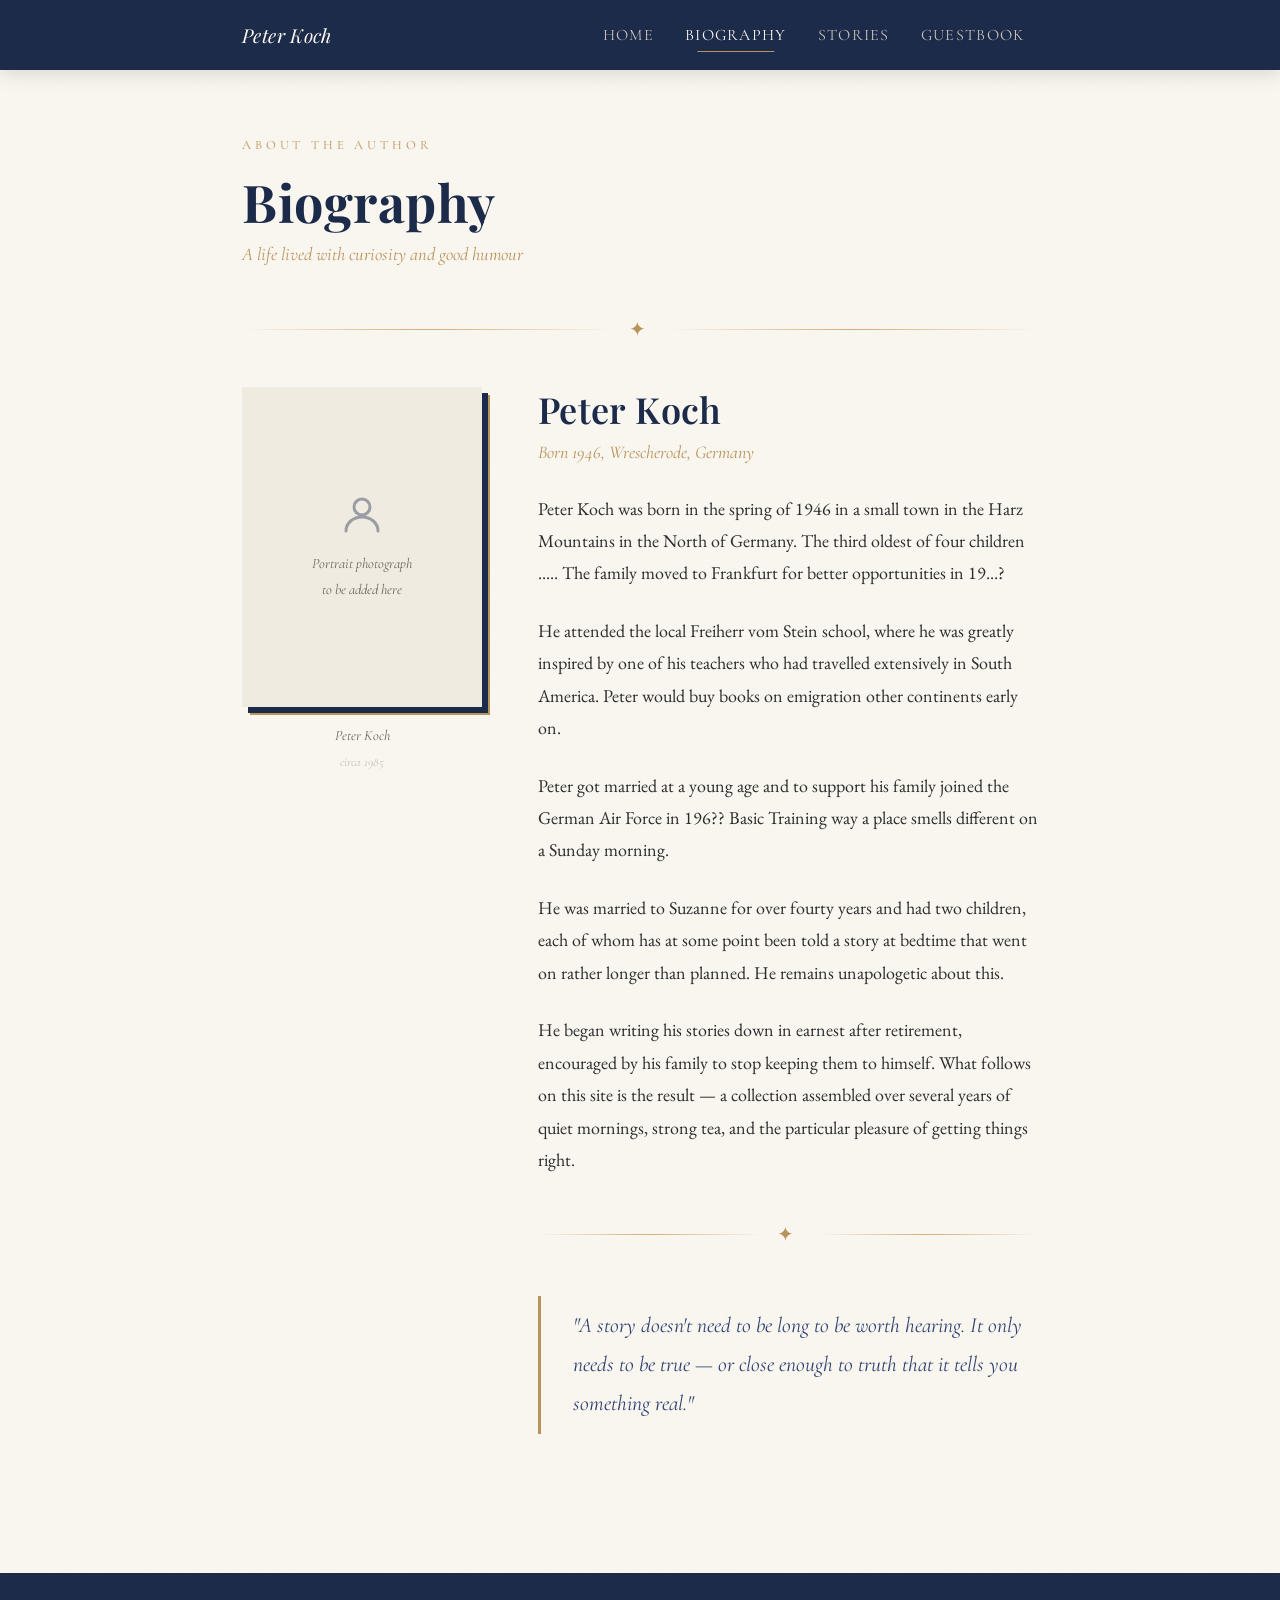
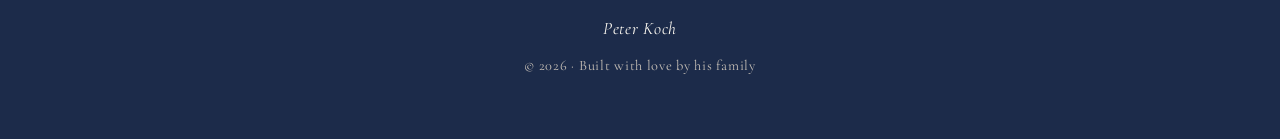
==== biography.html @ acfe891d "Update biography.html" ====
<!DOCTYPE html>
<html lang="en">
<head>
  <meta charset="UTF-8" />
  <meta name="viewport" content="width=device-width, initial-scale=1.0" />
  <!-- EDIT: Update with your father's name -->
  <title>Biography — Peter Koch</title>
  <meta name="description" content="A biography of Peter Koch, father, soldier, diplomat, writer and storyteller." />
  <link rel="stylesheet" href="styles.css" />
</head>
<body>

  <!-- ── Navigation ───────────────────────────────────────────── -->
  <nav class="site-nav" aria-label="Main navigation">
    <div class="nav-inner">
      <a href="index.html" class="nav-brand">Peter Koch</a>
      <button class="nav-toggle" aria-label="Toggle menu" onclick="toggleNav()">
        <span></span><span></span><span></span>
      </button>
      <ul class="nav-links" id="navLinks">
        <li><a href="index.html">Home</a></li>
        <li><a href="biography.html" class="active">Biography</a></li>
        <li><a href="stories.html">Stories</a></li>
        <li><a href="guestbook.html">Guestbook</a></li>
      </ul>
    </div>
  </nav>

  <!-- ── Page Content ─────────────────────────────────────────── -->
  <main>
    <div class="page-wrapper">

      <!-- Page heading -->
      <p class="section-label">About the Author</p>
      <h1 class="page-title">Biography</h1>
      <p class="page-subtitle">A life lived with curiosity and good humour</p>

      <div class="ornament">✦</div>

      <!-- ── Bio Layout ────────────────────────────────────────── -->
      <div class="bio-layout">

        <!-- Portrait Column -->
        <div class="bio-photo-wrap">

          <!-- ============================================================
               PHOTO: Replace the placeholder <div> below with an <img> tag
               when you have a photo ready. Example:

               <img src="images/portrait.jpg"
                    alt="Portrait of Peter Koch"
                    class="bio-photo" />

               Recommended: crop the photo to a 3:4 (portrait) ratio before
               uploading. Save it in an "images/" folder alongside this file.
               ============================================================ -->
          <div class="bio-photo-placeholder" aria-label="Portrait photo placeholder">
            <svg viewBox="0 0 24 24" fill="none" xmlns="http://www.w3.org/2000/svg" aria-hidden="true">
              <circle cx="12" cy="8" r="4" stroke-width="1.5"/>
              <path d="M4 20c0-4 3.6-7 8-7s8 3 8 7" stroke-width="1.5" stroke-linecap="round"/>
            </svg>
            <span>Portrait photograph<br/>to be added here</span>
          </div>

          <!-- Caption beneath the photo -->
          <!-- EDIT: Update name and approximate year of photo -->
          <p style="text-align:center; font-family:var(--font-accent); font-style:italic; font-size:0.9rem; color:var(--gray); margin-top:1rem;">
            Peter Koch<br/>
            <span style="font-size:0.8rem; color:var(--gray-light);">circa 1985</span>
          </p>
        </div>

        <!-- Biography Text Column -->
        <div class="bio-text">

          <!-- ============================================================
               BIOGRAPHY: Replace all the paragraphs below with the real
               biography. Keep paragraphs reasonably short for easy reading.
               ============================================================ -->

          <h2 style="margin-bottom:0.25rem;">Peter Koch</h2>
          <!-- EDIT: Update birth year / place -->
          <p style="font-family:var(--font-accent); font-style:italic; color:var(--gold); margin-bottom:1.5rem;">
            Born 1946, Wrescherode, Germany
          </p>

          <p>
            Peter Koch was born in the spring of 1946 in a small town in the Harz Mountains in the North of Germany.   
            The third oldest of four children .....
            The family moved to Frankfurt for better opportunities in 19...? 
          </p>

          <p>
            He attended the local Freiherr vom Stein school, where he was greatly inspired by one of his teachers
            who had travelled extensively in South America. 
            Peter would buy books on emigration other continents early on. 
            
          </p>

          <p>
           Peter got married at a young age and to support his family joined the German Air Force in 196?? 
           Basic Training 
            way a place smells different on a Sunday morning.
          </p>

          <p>
            He was  married to Suzanne for over fourty years and had two 
            children, each of whom has at some point been
            told a story at bedtime that went on rather longer than planned. He
            remains unapologetic about this.
          </p>

          <!-- EDIT: Add or change this final paragraph to describe when/why he started writing -->
          <p>
            He began writing his stories down in earnest after retirement, encouraged
            by his family to stop keeping them to himself. What follows on this site
            is the result — a collection assembled over several years of quiet
            mornings, strong tea, and the particular pleasure of getting things right.
          </p>

          <div class="ornament">✦</div>

          <!-- Optional: a favourite quote attributed to him -->
          <blockquote>
            "A story doesn't need to be long to be worth hearing. It only needs
            to be true — or close enough to truth that it tells you something real."
          </blockquote>

        </div>
      </div><!-- /.bio-layout -->

    </div><!-- /.page-wrapper -->
  </main>

  <!-- ── Footer ───────────────────────────────────────────────── -->
  <footer class="site-footer">
    <p class="footer-name">Peter Koch</p>
    <p>© <span id="year"></span> · Built with love by his family</p>
  </footer>

  <script>
    document.getElementById('year').textContent = new Date().getFullYear();
    function toggleNav() {
      document.getElementById('navLinks').classList.toggle('open');
    }
  </script>

</body>
</html>
---- styles.css ----
/* ============================================================
   PERSONAL LITERARY WEBSITE — SHARED STYLESHEET
   Edit variables below to change the site's colour palette.
   ============================================================ */

/* ── Google Fonts ──────────────────────────────────────────── */
@import url('https://fonts.googleapis.com/css2?family=Playfair+Display:ital,wght@0,400;0,600;0,700;1,400;1,600&family=EB+Garamond:ital,wght@0,400;0,500;1,400;1,500&family=Cormorant+Garamond:ital,wght@0,300;0,400;1,300;1,400&display=swap');

/* ── Design Tokens ──────────────────────────────────────────── */
:root {
  --cream:        #FAF7F0;
  --cream-dark:   #F0EBE0;
  --navy:         #1C2B4A;
  --navy-light:   #2E4170;
  --gold:         #B8935A;
  --gold-light:   #D4AC76;
  --charcoal:     #2C2C2C;
  --gray:         #6B6560;
  --gray-light:   #C8C1B8;
  --white:        #FFFFFF;

  --font-display: 'Playfair Display', Georgia, serif;
  --font-body:    'EB Garamond', Georgia, serif;
  --font-accent:  'Cormorant Garamond', Georgia, serif;

  --max-width:    860px;
  --nav-height:   70px;

  --transition:   all 0.3s ease;
}

/* ── Reset & Base ───────────────────────────────────────────── */
*, *::before, *::after { box-sizing: border-box; margin: 0; padding: 0; }

html { scroll-behavior: smooth; }

body {
  background-color: var(--cream);
  color: var(--charcoal);
  font-family: var(--font-body);
  font-size: 1.125rem;
  line-height: 1.8;
  min-height: 100vh;

  /* Subtle paper texture */
  background-image:
    url("data:image/svg+xml,%3Csvg xmlns='http://www.w3.org/2000/svg' width='400' height='400'%3E%3Cfilter id='noise'%3E%3CfeTurbulence type='fractalNoise' baseFrequency='0.75' numOctaves='4' stitchTiles='stitch'/%3E%3CfeColorMatrix type='saturate' values='0'/%3E%3C/filter%3E%3Crect width='400' height='400' filter='url(%23noise)' opacity='0.03'/%3E%3C/svg%3E");
}

img { max-width: 100%; display: block; }
a  { color: var(--navy); text-decoration: none; transition: var(--transition); }
a:hover { color: var(--gold); }

/* ── Typography ─────────────────────────────────────────────── */
h1, h2, h3, h4 {
  font-family: var(--font-display);
  color: var(--navy);
  line-height: 1.25;
  letter-spacing: 0.01em;
}

h1 { font-size: clamp(2rem, 5vw, 3.25rem); font-weight: 700; }
h2 { font-size: clamp(1.5rem, 3.5vw, 2.25rem); font-weight: 600; }
h3 { font-size: clamp(1.15rem, 2.5vw, 1.5rem); font-weight: 600; }

p { margin-bottom: 1.4em; }

blockquote {
  font-family: var(--font-accent);
  font-style: italic;
  font-size: 1.35rem;
  color: var(--navy-light);
  border-left: 3px solid var(--gold);
  padding: 0.5em 0 0.5em 1.5em;
  margin: 2em 0;
}

/* ── Ornamental Divider ─────────────────────────────────────── */
.ornament {
  display: flex;
  align-items: center;
  gap: 1rem;
  margin: 2.5rem 0;
  color: var(--gold);
  font-size: 1.25rem;
  letter-spacing: 0.3em;
}
.ornament::before,
.ornament::after {
  content: '';
  flex: 1;
  height: 1px;
  background: linear-gradient(to right, transparent, var(--gold-light), transparent);
}

/* ── Navigation ─────────────────────────────────────────────── */
.site-nav {
  position: sticky;
  top: 0;
  z-index: 100;
  background: var(--navy);
  height: var(--nav-height);
  display: flex;
  align-items: center;
  box-shadow: 0 2px 20px rgba(0,0,0,0.15);
}

.nav-inner {
  max-width: var(--max-width);
  margin: 0 auto;
  padding: 0 2rem;
  width: 100%;
  display: flex;
  align-items: center;
  justify-content: space-between;
}

.nav-brand {
  font-family: var(--font-display);
  font-style: italic;
  font-size: 1.2rem;
  color: var(--cream);
  letter-spacing: 0.02em;
  white-space: nowrap;
}
.nav-brand:hover { color: var(--gold-light); }

.nav-links {
  display: flex;
  gap: 0.25rem;
  list-style: none;
  align-items: center;
}

.nav-links a {
  font-family: var(--font-accent);
  font-size: 1rem;
  letter-spacing: 0.08em;
  text-transform: uppercase;
  color: var(--gray-light);
  padding: 0.4rem 0.85rem;
  border-radius: 2px;
  position: relative;
}

.nav-links a::after {
  content: '';
  position: absolute;
  bottom: 0;
  left: 50%;
  transform: translateX(-50%);
  width: 0;
  height: 1px;
  background: var(--gold);
  transition: var(--transition);
}

.nav-links a:hover,
.nav-links a.active {
  color: var(--cream);
}
.nav-links a:hover::after,
.nav-links a.active::after {
  width: 60%;
}

/* Hamburger */
.nav-toggle {
  display: none;
  background: none;
  border: none;
  cursor: pointer;
  padding: 0.5rem;
  flex-direction: column;
  gap: 5px;
}
.nav-toggle span {
  display: block;
  width: 24px;
  height: 1.5px;
  background: var(--cream);
  transition: var(--transition);
}

/* ── Page Layout ────────────────────────────────────────────── */
.page-wrapper {
  max-width: var(--max-width);
  margin: 0 auto;
  padding: 4rem 2rem 6rem;
}

/* ── Hero / Welcome ─────────────────────────────────────────── */
.hero {
  background: var(--navy);
  color: var(--cream);
  padding: 5rem 2rem;
  text-align: center;
  position: relative;
  overflow: hidden;
}

.hero::before {
  content: '';
  position: absolute;
  inset: 0;
  background:
    radial-gradient(ellipse at 20% 50%, rgba(184,147,90,0.12) 0%, transparent 60%),
    radial-gradient(ellipse at 80% 20%, rgba(184,147,90,0.08) 0%, transparent 50%);
}

.hero-inner {
  position: relative;
  z-index: 1;
  max-width: var(--max-width);
  margin: 0 auto;
}

.hero-eyebrow {
  font-family: var(--font-accent);
  font-size: 0.9rem;
  letter-spacing: 0.3em;
  text-transform: uppercase;
  color: var(--gold-light);
  margin-bottom: 1.25rem;
}

.hero h1 {
  color: var(--cream);
  margin-bottom: 1rem;
  font-style: italic;
}

.hero-subtitle {
  font-family: var(--font-accent);
  font-size: 1.25rem;
  color: var(--gray-light);
  max-width: 560px;
  margin: 0 auto 2rem;
  font-style: italic;
}

.hero-divider {
  width: 60px;
  height: 1px;
  background: var(--gold);
  margin: 0 auto;
}

/* ── Welcome Section ────────────────────────────────────────── */
.welcome-text {
  max-width: 680px;
  margin: 0 auto;
  text-align: center;
  padding: 4rem 0 2rem;
}

.welcome-text .lead {
  font-family: var(--font-accent);
  font-size: 1.35rem;
  font-style: italic;
  color: var(--navy-light);
  margin-bottom: 1.5em;
}

/* ── Biography ──────────────────────────────────────────────── */
.bio-layout {
  display: grid;
  grid-template-columns: 240px 1fr;
  gap: 3.5rem;
  align-items: start;
}

.bio-photo-wrap {
  position: sticky;
  top: calc(var(--nav-height) + 2rem);
}

.bio-photo {
  width: 100%;
  aspect-ratio: 3/4;
  object-fit: cover;
  border: 4px solid var(--cream-dark);
  box-shadow: 6px 6px 0 var(--navy), 8px 8px 0 var(--gold);
  display: flex;
  align-items: center;
  justify-content: center;
  background: var(--cream-dark);
  color: var(--gray);
  font-family: var(--font-accent);
  font-style: italic;
  font-size: 0.9rem;
  text-align: center;
  padding: 1rem;
  line-height: 1.5;
}

/* Replace with actual <img> — placeholder div shown by default */
.bio-photo-placeholder {
  width: 100%;
  aspect-ratio: 3/4;
  background: var(--cream-dark);
  border: 4px solid var(--cream-dark);
  box-shadow: 6px 6px 0 var(--navy), 8px 8px 0 var(--gold);
  display: flex;
  flex-direction: column;
  align-items: center;
  justify-content: center;
  gap: 0.75rem;
  color: var(--gray);
  font-family: var(--font-accent);
  font-style: italic;
  font-size: 0.9rem;
  text-align: center;
  padding: 1.5rem;
}
.bio-photo-placeholder svg {
  width: 48px;
  height: 48px;
  opacity: 0.4;
  stroke: var(--navy);
}

.page-title {
  margin-bottom: 0.25rem;
}
.page-subtitle {
  font-family: var(--font-accent);
  font-style: italic;
  font-size: 1.15rem;
  color: var(--gold);
  margin-bottom: 0;
}

/* ── Stories List ───────────────────────────────────────────── */
.stories-grid {
  display: grid;
  gap: 2.5rem;
  margin-top: 2.5rem;
}

.story-card {
  border-top: 1px solid var(--cream-dark);
  padding-top: 2rem;
  display: grid;
  grid-template-columns: 1fr auto;
  gap: 1rem;
  align-items: start;
}

.story-card:first-child { border-top: none; padding-top: 0; }

.story-meta {
  font-family: var(--font-accent);
  font-size: 0.85rem;
  letter-spacing: 0.15em;
  text-transform: uppercase;
  color: var(--gold);
  margin-bottom: 0.5rem;
}

.story-title {
  font-family: var(--font-display);
  font-size: 1.5rem;
  font-style: italic;
  color: var(--navy);
  margin-bottom: 0.6rem;
  line-height: 1.3;
}

.story-excerpt {
  font-size: 1rem;
  color: var(--gray);
  margin-bottom: 1rem;
  line-height: 1.7;
  max-width: 600px;
}

.btn-read {
  display: inline-block;
  font-family: var(--font-accent);
  font-size: 0.85rem;
  letter-spacing: 0.15em;
  text-transform: uppercase;
  color: var(--navy);
  border-bottom: 1px solid var(--gold);
  padding-bottom: 2px;
  transition: var(--transition);
  white-space: nowrap;
}
.btn-read:hover {
  color: var(--gold);
  padding-bottom: 4px;
}

/* Story expand (accordion) */
.story-expand-btn {
  background: none;
  border: none;
  cursor: pointer;
  font-family: var(--font-accent);
  font-size: 0.85rem;
  letter-spacing: 0.15em;
  text-transform: uppercase;
  color: var(--navy);
  border-bottom: 1px solid var(--gold);
  padding-bottom: 2px;
  transition: var(--transition);
  display: inline-flex;
  align-items: center;
  gap: 0.4rem;
}
.story-expand-btn:hover { color: var(--gold); }
.story-expand-btn .arrow {
  transition: transform 0.3s ease;
  font-size: 0.7rem;
}
.story-expand-btn[aria-expanded="true"] .arrow { transform: rotate(180deg); }

.story-full {
  display: none;
  margin-top: 1.5rem;
  padding: 2rem;
  background: var(--white);
  border-left: 3px solid var(--gold);
  box-shadow: 0 4px 24px rgba(0,0,0,0.06);
  border-radius: 0 4px 4px 0;
  font-size: 1.05rem;
  line-height: 1.9;
  animation: fadeIn 0.3s ease;
}
.story-full.open { display: block; }

/* ── Story Reading Page ─────────────────────────────────────── */
.story-reading-header {
  text-align: center;
  padding-bottom: 3rem;
  border-bottom: 1px solid var(--cream-dark);
  margin-bottom: 3rem;
}

.story-reading-body {
  max-width: 640px;
  margin: 0 auto;
  font-size: 1.125rem;
  line-height: 2;
}

.story-reading-body p:first-of-type::first-letter {
  font-family: var(--font-display);
  float: left;
  font-size: 4rem;
  line-height: 0.75;
  margin: 0.1em 0.1em 0 0;
  color: var(--navy);
  font-style: italic;
}

.back-link {
  display: inline-flex;
  align-items: center;
  gap: 0.5rem;
  font-family: var(--font-accent);
  font-size: 0.9rem;
  letter-spacing: 0.1em;
  text-transform: uppercase;
  color: var(--gray);
  margin-bottom: 3rem;
}
.back-link:hover { color: var(--gold); }

/* ── Guestbook ──────────────────────────────────────────────── */
.guestbook-form {
  background: var(--white);
  padding: 2.5rem;
  box-shadow: 0 4px 32px rgba(0,0,0,0.06);
  border-top: 3px solid var(--gold);
  margin-bottom: 3.5rem;
}

.form-group { margin-bottom: 1.5rem; }

.form-group label {
  display: block;
  font-family: var(--font-accent);
  font-size: 0.85rem;
  letter-spacing: 0.15em;
  text-transform: uppercase;
  color: var(--gray);
  margin-bottom: 0.5rem;
}

.form-group input,
.form-group textarea {
  width: 100%;
  padding: 0.75rem 1rem;
  font-family: var(--font-body);
  font-size: 1rem;
  color: var(--charcoal);
  background: var(--cream);
  border: 1px solid var(--cream-dark);
  border-radius: 2px;
  transition: var(--transition);
  outline: none;
  resize: vertical;
}

.form-group input:focus,
.form-group textarea:focus {
  border-color: var(--gold);
  background: var(--white);
  box-shadow: 0 0 0 3px rgba(184,147,90,0.1);
}

.btn-submit {
  background: var(--navy);
  color: var(--cream);
  font-family: var(--font-accent);
  font-size: 0.9rem;
  letter-spacing: 0.2em;
  text-transform: uppercase;
  border: none;
  padding: 0.85rem 2.5rem;
  cursor: pointer;
  transition: var(--transition);
}
.btn-submit:hover {
  background: var(--gold);
  color: var(--navy);
}

.guestbook-entries { display: grid; gap: 1.5rem; }

.entry-card {
  background: var(--white);
  padding: 1.5rem 2rem;
  box-shadow: 0 2px 12px rgba(0,0,0,0.05);
  border-radius: 2px;
  position: relative;
}
.entry-card::before {
  content: '"';
  position: absolute;
  top: 0.5rem;
  right: 1.25rem;
  font-family: var(--font-display);
  font-size: 4rem;
  color: var(--cream-dark);
  line-height: 1;
}

.entry-author {
  font-family: var(--font-accent);
  font-weight: 500;
  color: var(--navy);
  margin-bottom: 0.25rem;
}
.entry-date {
  font-size: 0.8rem;
  color: var(--gray-light);
  margin-bottom: 0.75rem;
  font-family: var(--font-accent);
}
.entry-message {
  font-style: italic;
  color: var(--gray);
  font-size: 0.95rem;
  margin-bottom: 0;
}

/* ── Footer ─────────────────────────────────────────────────── */
.site-footer {
  background: var(--navy);
  color: var(--gray-light);
  text-align: center;
  padding: 2.5rem 2rem;
  font-family: var(--font-accent);
  font-size: 0.9rem;
  letter-spacing: 0.05em;
}
.site-footer a { color: var(--gold-light); }
.site-footer a:hover { color: var(--white); }
.footer-name {
  font-style: italic;
  font-size: 1.1rem;
  color: var(--cream);
  margin-bottom: 0.5rem;
}

/* ── Animations ─────────────────────────────────────────────── */
@keyframes fadeIn {
  from { opacity: 0; transform: translateY(-8px); }
  to   { opacity: 1; transform: translateY(0); }
}

.fade-in {
  opacity: 0;
  transform: translateY(20px);
  animation: fadeIn 0.7s ease forwards;
}
.fade-in-delay-1 { animation-delay: 0.1s; }
.fade-in-delay-2 { animation-delay: 0.25s; }
.fade-in-delay-3 { animation-delay: 0.4s; }

/* ── Utilities ──────────────────────────────────────────────── */
.section-label {
  font-family: var(--font-accent);
  font-size: 0.8rem;
  letter-spacing: 0.3em;
  text-transform: uppercase;
  color: var(--gold);
  margin-bottom: 0.75rem;
}

.text-center  { text-align: center; }
.text-muted   { color: var(--gray); }
.mt-1 { margin-top: 0.5rem; }
.mt-2 { margin-top: 1rem; }
.mt-3 { margin-top: 2rem; }

/* ── Responsive ─────────────────────────────────────────────── */
@media (max-width: 680px) {
  .nav-links {
    display: none;
    position: absolute;
    top: var(--nav-height);
    left: 0;
    right: 0;
    background: var(--navy);
    flex-direction: column;
    padding: 1rem 0 1.5rem;
    gap: 0;
    box-shadow: 0 8px 24px rgba(0,0,0,0.2);
  }
  .nav-links.open { display: flex; }
  .nav-links a { padding: 0.75rem 2rem; width: 100%; }
  .nav-links a::after { display: none; }
  .nav-toggle { display: flex; }
  .site-nav { position: relative; }

  .bio-layout {
    grid-template-columns: 1fr;
  }
  .bio-photo-wrap { position: static; max-width: 220px; margin: 0 auto; }
  .bio-photo-placeholder { max-width: 100%; }

  .story-card { grid-template-columns: 1fr; }

  .page-wrapper { padding: 2.5rem 1.25rem 4rem; }
  .hero { padding: 3.5rem 1.25rem; }
  .guestbook-form { padding: 1.5rem; }
}
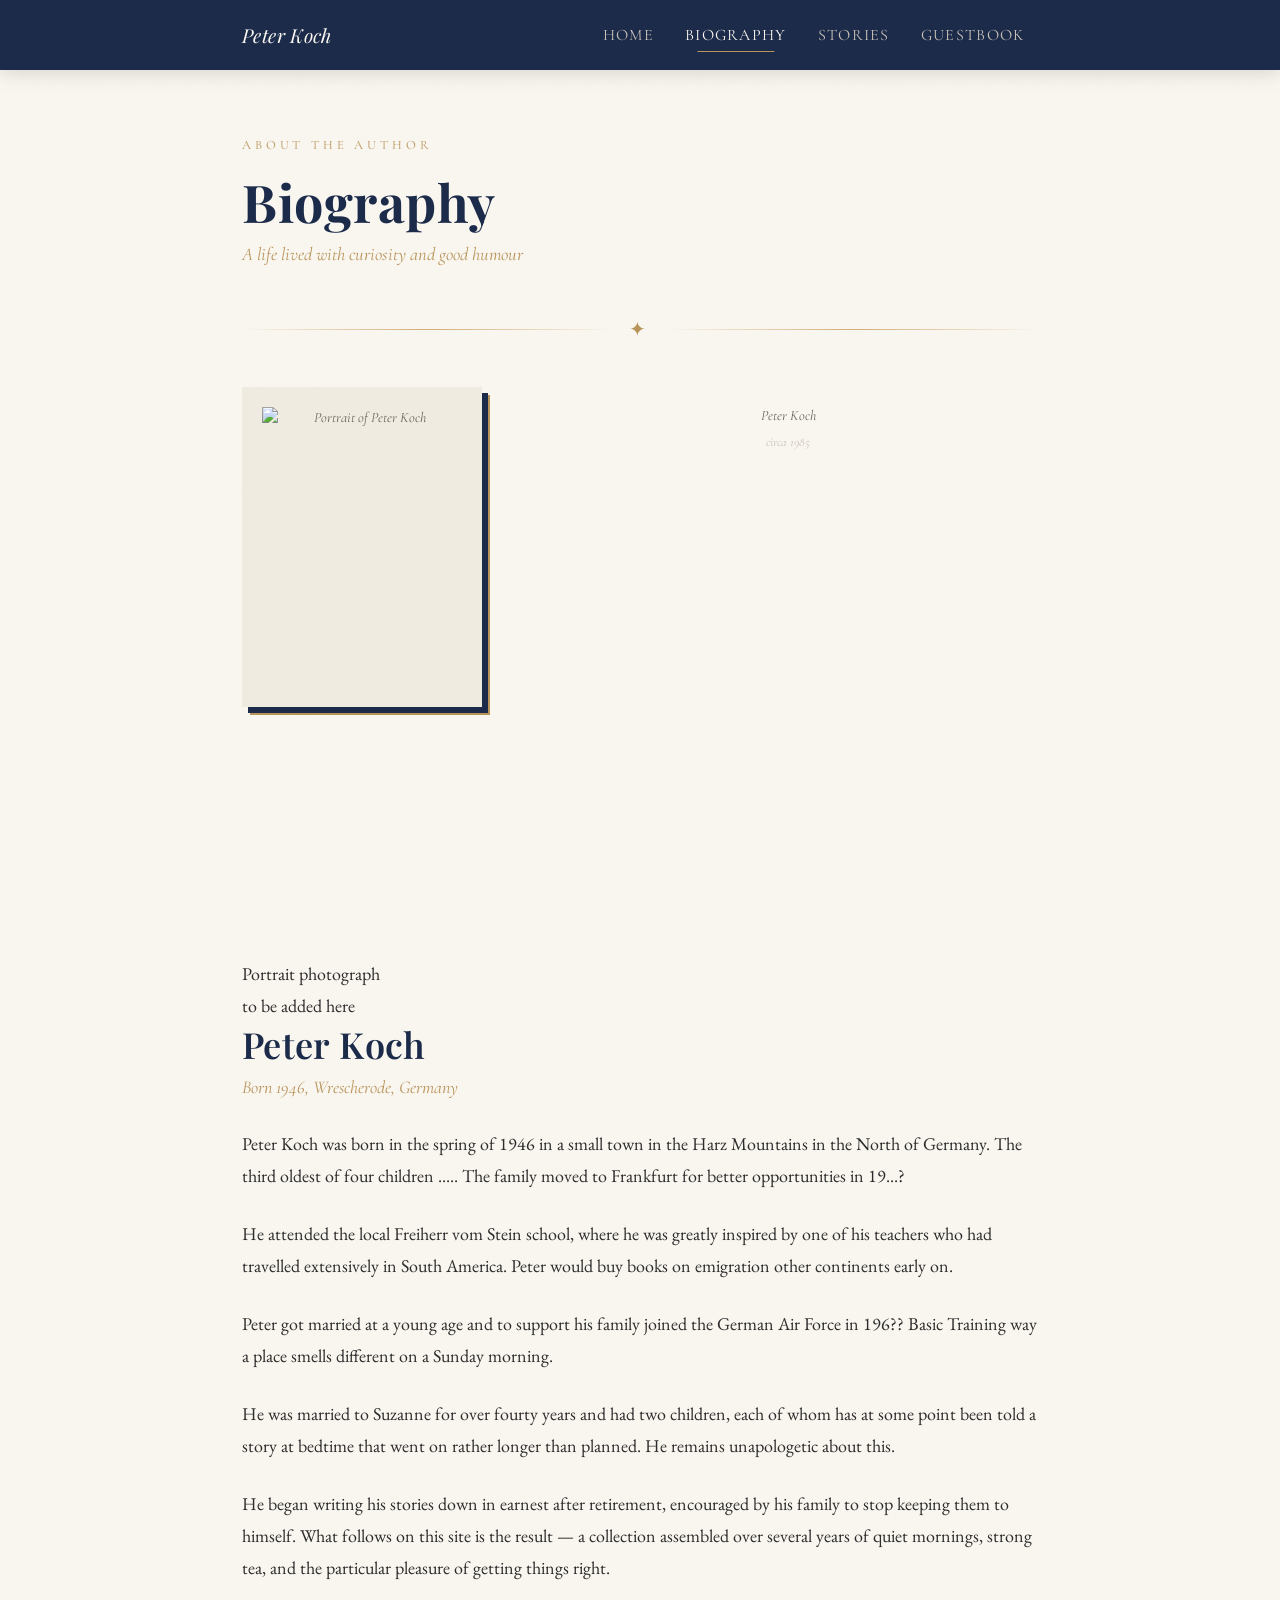
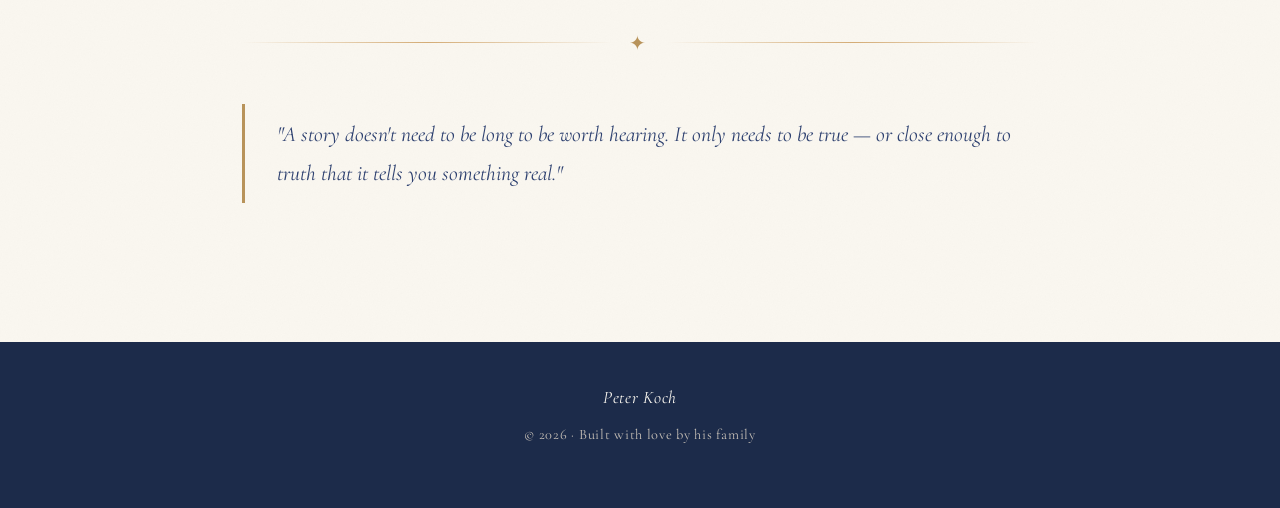
==== commit f01d851f: "Update biography.html" ====
--- a/biography.html
+++ b/biography.html
@@ -54,7 +54,9 @@
                Recommended: crop the photo to a 3:4 (portrait) ratio before
                uploading. Save it in an "images/" folder alongside this file.
                ============================================================ -->
-          <div class="bio-photo-placeholder" aria-label="Portrait photo placeholder">
+           <img src="images/Babba1.jpg"
+                    alt="Portrait of Peter Koch"
+                    class="bio-photo" />
             <svg viewBox="0 0 24 24" fill="none" xmlns="http://www.w3.org/2000/svg" aria-hidden="true">
               <circle cx="12" cy="8" r="4" stroke-width="1.5"/>
               <path d="M4 20c0-4 3.6-7 8-7s8 3 8 7" stroke-width="1.5" stroke-linecap="round"/>
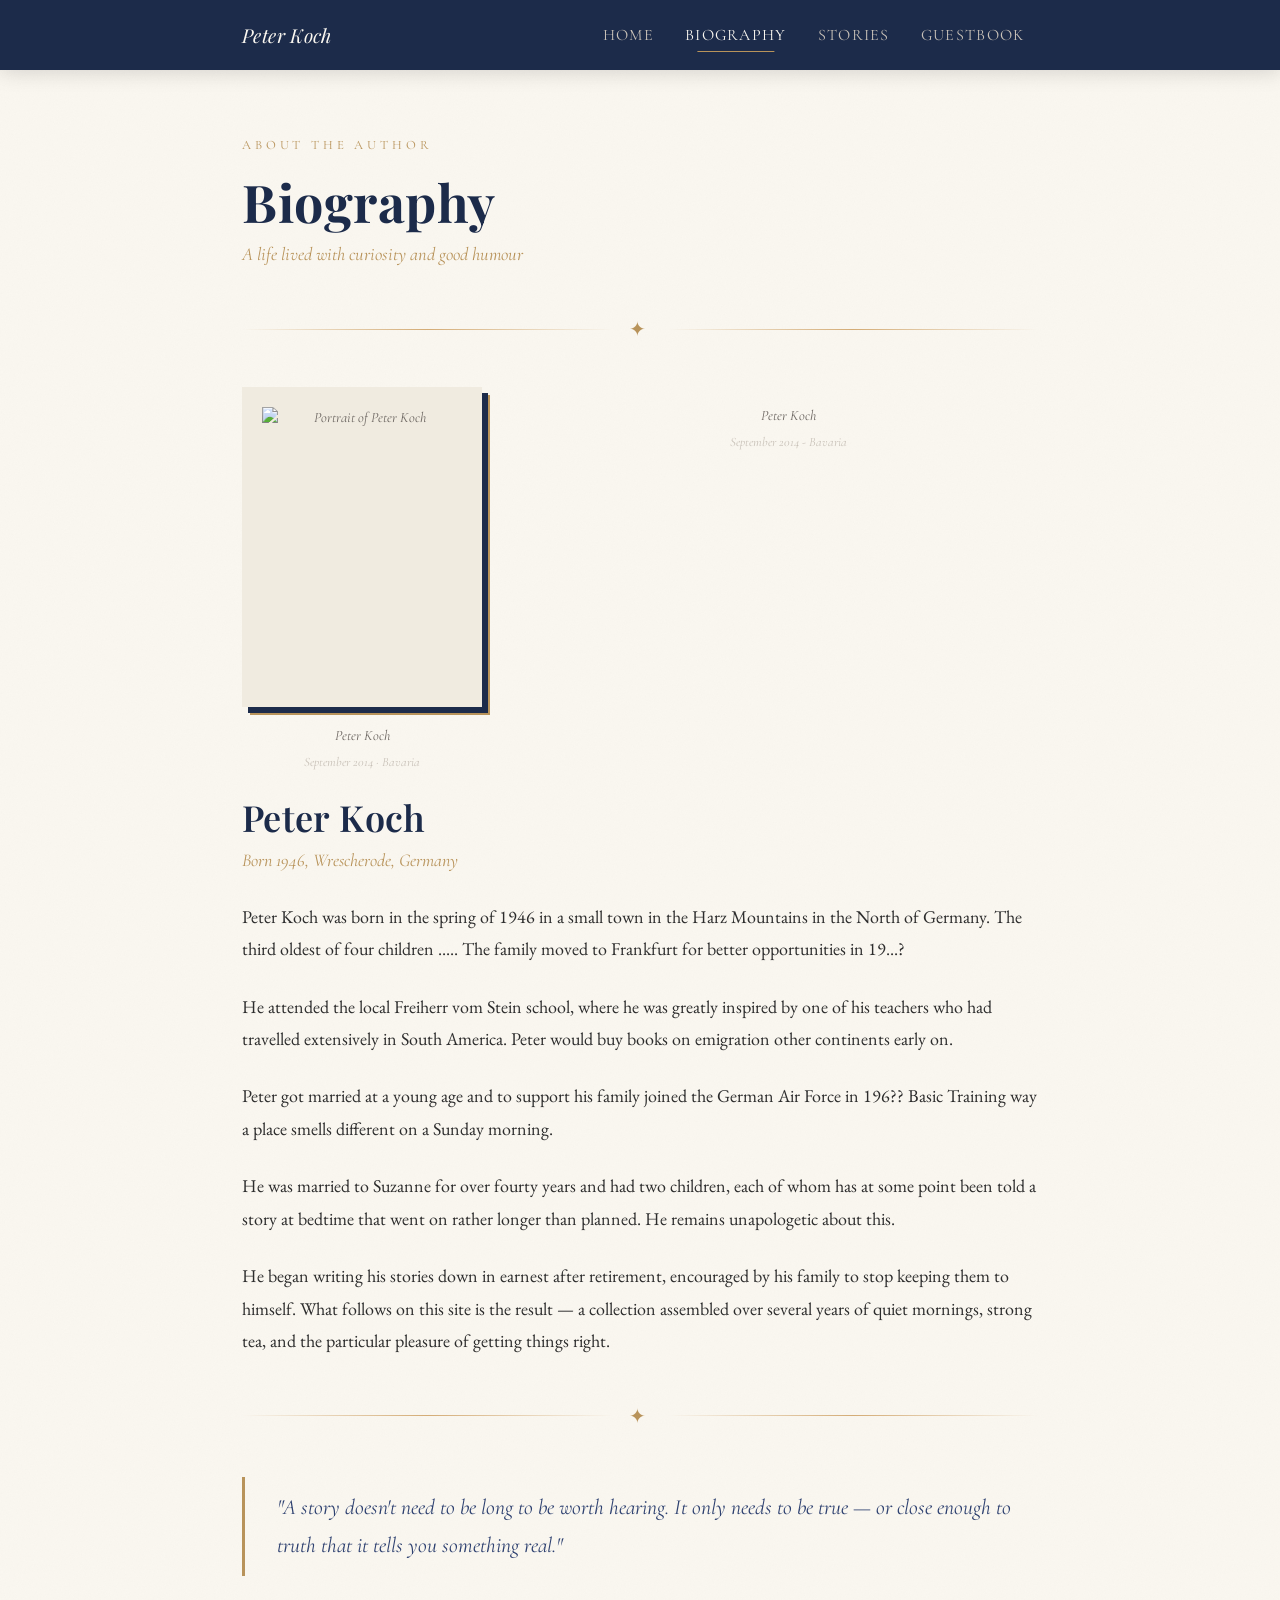
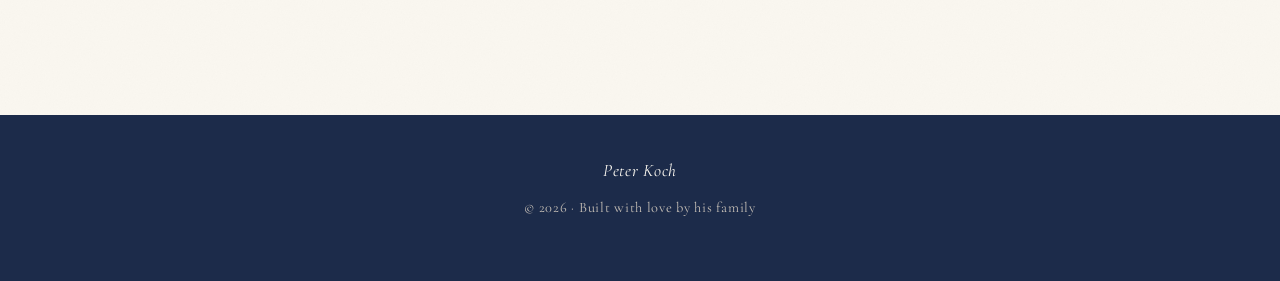
==== commit e6f0df21: "Update biography.html" ====
--- a/biography.html
+++ b/biography.html
@@ -54,21 +54,22 @@
                Recommended: crop the photo to a 3:4 (portrait) ratio before
                uploading. Save it in an "images/" folder alongside this file.
                ============================================================ -->
-           <img src="images/Babba1.jpg"
-                    alt="Portrait of Peter Koch"
-                    class="bio-photo" />
-            <svg viewBox="0 0 24 24" fill="none" xmlns="http://www.w3.org/2000/svg" aria-hidden="true">
-              <circle cx="12" cy="8" r="4" stroke-width="1.5"/>
-              <path d="M4 20c0-4 3.6-7 8-7s8 3 8 7" stroke-width="1.5" stroke-linecap="round"/>
-            </svg>
-            <span>Portrait photograph<br/>to be added here</span>
-          </div>
+            <img src="images/Babba1.jpg"
+         alt="Portrait of Peter Koch"
+         class="bio-photo" />
+
+    <p style="text-align:center; font-family:var(--font-accent); font-style:italic; font-size:0.9rem; color:var(--gray); margin-top:1rem;">
+      Peter Koch<br/>
+      <span style="font-size:0.8rem; color:var(--gray-light);">September 2014 · Bavaria</span>
+    </p>
+
+  </div><!-- /.bio-photo-wrap -->
 
           <!-- Caption beneath the photo -->
           <!-- EDIT: Update name and approximate year of photo -->
           <p style="text-align:center; font-family:var(--font-accent); font-style:italic; font-size:0.9rem; color:var(--gray); margin-top:1rem;">
             Peter Koch<br/>
-            <span style="font-size:0.8rem; color:var(--gray-light);">circa 1985</span>
+            <span style="font-size:0.8rem; color:var(--gray-light);">September 2014 - Bavaria</span>
           </p>
         </div>
 
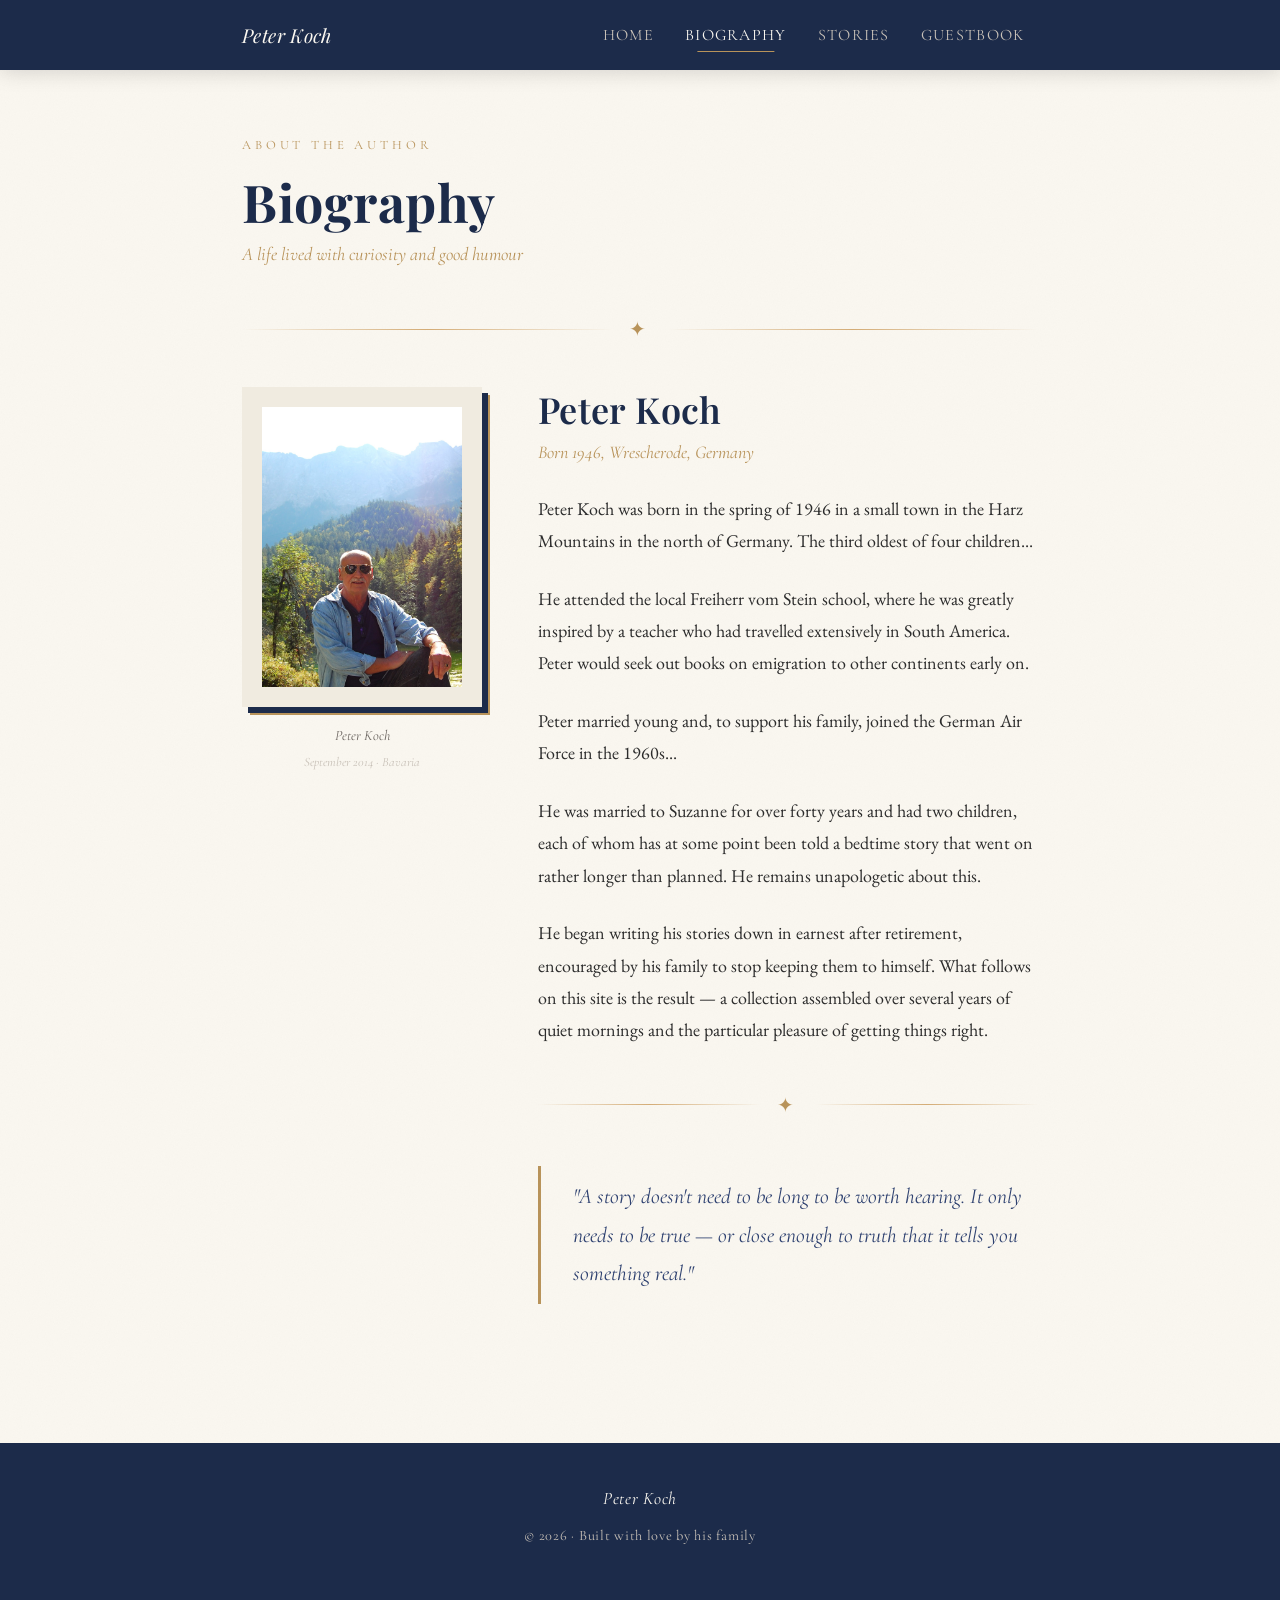
==== commit 1921eb64: "Update biography.html" ====
--- a/biography.html
+++ b/biography.html
@@ -37,24 +37,13 @@
 
       <div class="ornament">✦</div>
 
-      <!-- ── Bio Layout ────────────────────────────────────────── -->
-      <div class="bio-layout">
+      <!-- ── Bio Layout ──────────────────────────────────────────── -->
+<div class="bio-layout">
 
-        <!-- Portrait Column -->
-        <div class="bio-photo-wrap">
+  <!-- Portrait Column -->
+  <div class="bio-photo-wrap">
 
-          <!-- ============================================================
-               PHOTO: Replace the placeholder <div> below with an <img> tag
-               when you have a photo ready. Example:
-
-               <img src="images/portrait.jpg"
-                    alt="Portrait of Peter Koch"
-                    class="bio-photo" />
-
-               Recommended: crop the photo to a 3:4 (portrait) ratio before
-               uploading. Save it in an "images/" folder alongside this file.
-               ============================================================ -->
-            <img src="images/Babba1.jpg"
+    <img src="images/Babba1.jpg"
          alt="Portrait of Peter Koch"
          class="bio-photo" />
 
@@ -65,73 +54,53 @@
 
   </div><!-- /.bio-photo-wrap -->
 
-          <!-- Caption beneath the photo -->
-          <!-- EDIT: Update name and approximate year of photo -->
-          <p style="text-align:center; font-family:var(--font-accent); font-style:italic; font-size:0.9rem; color:var(--gray); margin-top:1rem;">
-            Peter Koch<br/>
-            <span style="font-size:0.8rem; color:var(--gray-light);">September 2014 - Bavaria</span>
-          </p>
-        </div>
+  <!-- Biography Text Column -->
+  <div class="bio-text">
 
-        <!-- Biography Text Column -->
-        <div class="bio-text">
+    <h2 style="margin-bottom:0.25rem;">Peter Koch</h2>
+    <p style="font-family:var(--font-accent); font-style:italic; color:var(--gold); margin-bottom:1.5rem;">
+      Born 1946, Wrescherode, Germany
+    </p>
 
-          <!-- ============================================================
-               BIOGRAPHY: Replace all the paragraphs below with the real
-               biography. Keep paragraphs reasonably short for easy reading.
-               ============================================================ -->
+    <p>
+      Peter Koch was born in the spring of 1946 in a small town in the Harz
+      Mountains in the north of Germany. The third oldest of four children...
+    </p>
 
-          <h2 style="margin-bottom:0.25rem;">Peter Koch</h2>
-          <!-- EDIT: Update birth year / place -->
-          <p style="font-family:var(--font-accent); font-style:italic; color:var(--gold); margin-bottom:1.5rem;">
-            Born 1946, Wrescherode, Germany
-          </p>
+    <p>
+      He attended the local Freiherr vom Stein school, where he was greatly
+      inspired by a teacher who had travelled extensively in South America.
+      Peter would seek out books on emigration to other continents early on.
+    </p>
 
-          <p>
-            Peter Koch was born in the spring of 1946 in a small town in the Harz Mountains in the North of Germany.   
-            The third oldest of four children .....
-            The family moved to Frankfurt for better opportunities in 19...? 
-          </p>
+    <p>
+      Peter married young and, to support his family, joined the German Air
+      Force in the 1960s...
+    </p>
 
-          <p>
-            He attended the local Freiherr vom Stein school, where he was greatly inspired by one of his teachers
-            who had travelled extensively in South America. 
-            Peter would buy books on emigration other continents early on. 
-            
-          </p>
+    <p>
+      He was married to Suzanne for over forty years and had two children,
+      each of whom has at some point been told a bedtime story that went on
+      rather longer than planned. He remains unapologetic about this.
+    </p>
 
-          <p>
-           Peter got married at a young age and to support his family joined the German Air Force in 196?? 
-           Basic Training 
-            way a place smells different on a Sunday morning.
-          </p>
+    <p>
+      He began writing his stories down in earnest after retirement, encouraged
+      by his family to stop keeping them to himself. What follows on this site
+      is the result — a collection assembled over several years of quiet
+      mornings and the particular pleasure of getting things right.
+    </p>
 
-          <p>
-            He was  married to Suzanne for over fourty years and had two 
-            children, each of whom has at some point been
-            told a story at bedtime that went on rather longer than planned. He
-            remains unapologetic about this.
-          </p>
+    <div class="ornament">✦</div>
 
-          <!-- EDIT: Add or change this final paragraph to describe when/why he started writing -->
-          <p>
-            He began writing his stories down in earnest after retirement, encouraged
-            by his family to stop keeping them to himself. What follows on this site
-            is the result — a collection assembled over several years of quiet
-            mornings, strong tea, and the particular pleasure of getting things right.
-          </p>
+    <blockquote>
+      "A story doesn't need to be long to be worth hearing. It only needs
+      to be true — or close enough to truth that it tells you something real."
+    </blockquote>
 
-          <div class="ornament">✦</div>
+  </div><!-- /.bio-text -->
 
-          <!-- Optional: a favourite quote attributed to him -->
-          <blockquote>
-            "A story doesn't need to be long to be worth hearing. It only needs
-            to be true — or close enough to truth that it tells you something real."
-          </blockquote>
-
-        </div>
-      </div><!-- /.bio-layout -->
-
+</div><!-- /.bio-layout -->
     </div><!-- /.page-wrapper -->
   </main>
 
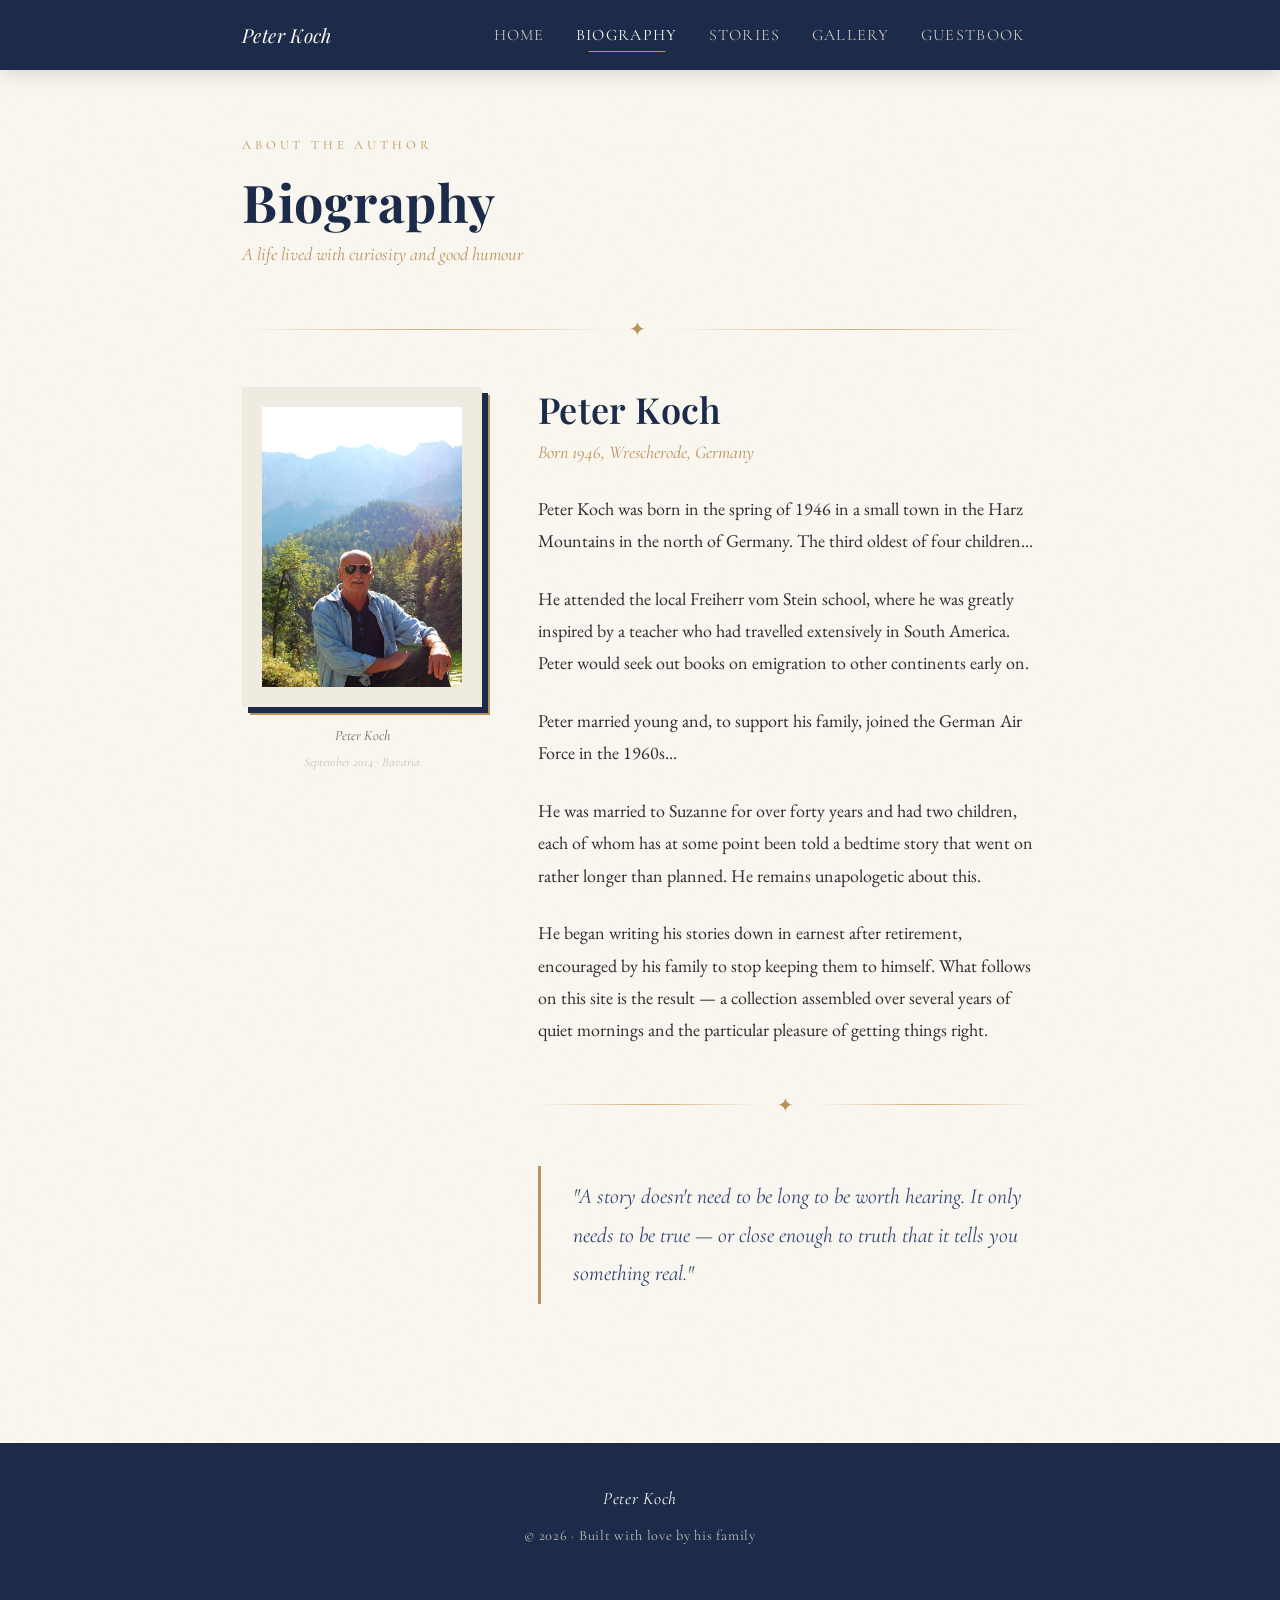
==== commit a0cbeae0: "Update biography.html" ====
--- a/biography.html
+++ b/biography.html
@@ -21,6 +21,7 @@
         <li><a href="index.html">Home</a></li>
         <li><a href="biography.html" class="active">Biography</a></li>
         <li><a href="stories.html">Stories</a></li>
+        <li><a href="gallery.html">Gallery</a></li>
         <li><a href="guestbook.html">Guestbook</a></li>
       </ul>
     </div>
--- a/styles.css
+++ b/styles.css
@@ -1,6 +1,6 @@
-/* ============================================================
+/* ============================================================  
    PERSONAL LITERARY WEBSITE — SHARED STYLESHEET
-   Edit variables below to change the site's colour palette.
+   Edit variables below to change the site's colour palette.  
    ============================================================ */
 
 /* ── Google Fonts ──────────────────────────────────────────── */
@@ -8,7 +8,7 @@
 
 /* ── Design Tokens ──────────────────────────────────────────── */
 :root {
-  --cream:        #FAF7F0;
+  --cream:        #FAF7F0;  
   --cream-dark:   #F0EBE0;
   --navy:         #1C2B4A;
   --navy-light:   #2E4170;
@@ -649,3 +649,51 @@
   .hero { padding: 3.5rem 1.25rem; }
   .guestbook-form { padding: 1.5rem; }
 }
+/* ── Gallery ─────────────────────────────────────────────── */
+/* ── Gallery ─────────────────────────────────────────────── */
+.gallery {
+  display: grid;
+  grid-template-columns: repeat(5, 1fr); /* exactly 5 per row */
+  gap: 1.5rem;
+  margin-top: 4rem; /* more breathing space */
+}
+
+.photo {
+  overflow: hidden;
+  border-radius: 10px;
+  background: var(--white);
+  box-shadow: 0 2px 10px rgba(0,0,0,0.05);
+}
+
+.photo img {
+  width: 100%;
+  aspect-ratio: 4 / 3;
+  object-fit: cover;
+}
+
+.photo:hover img {
+  transform: scale(1.05);
+}
+
+.photo p {
+  padding: 0.6rem 0.75rem;
+  font-size: 0.85rem;
+  color: var(--gray);
+  text-align: center;
+  margin: 0;
+  line-height: 1.4;
+}
+
+/* ── Responsive ─────────────────────────────────────────── */
+@media (max-width: 1000px) {
+  .gallery {
+    grid-template-columns: repeat(3, 1fr);
+  }
+}
+
+@media (max-width: 600px) {
+  .gallery {
+    grid-template-columns: repeat(2, 1fr);
+  }
+}
+   
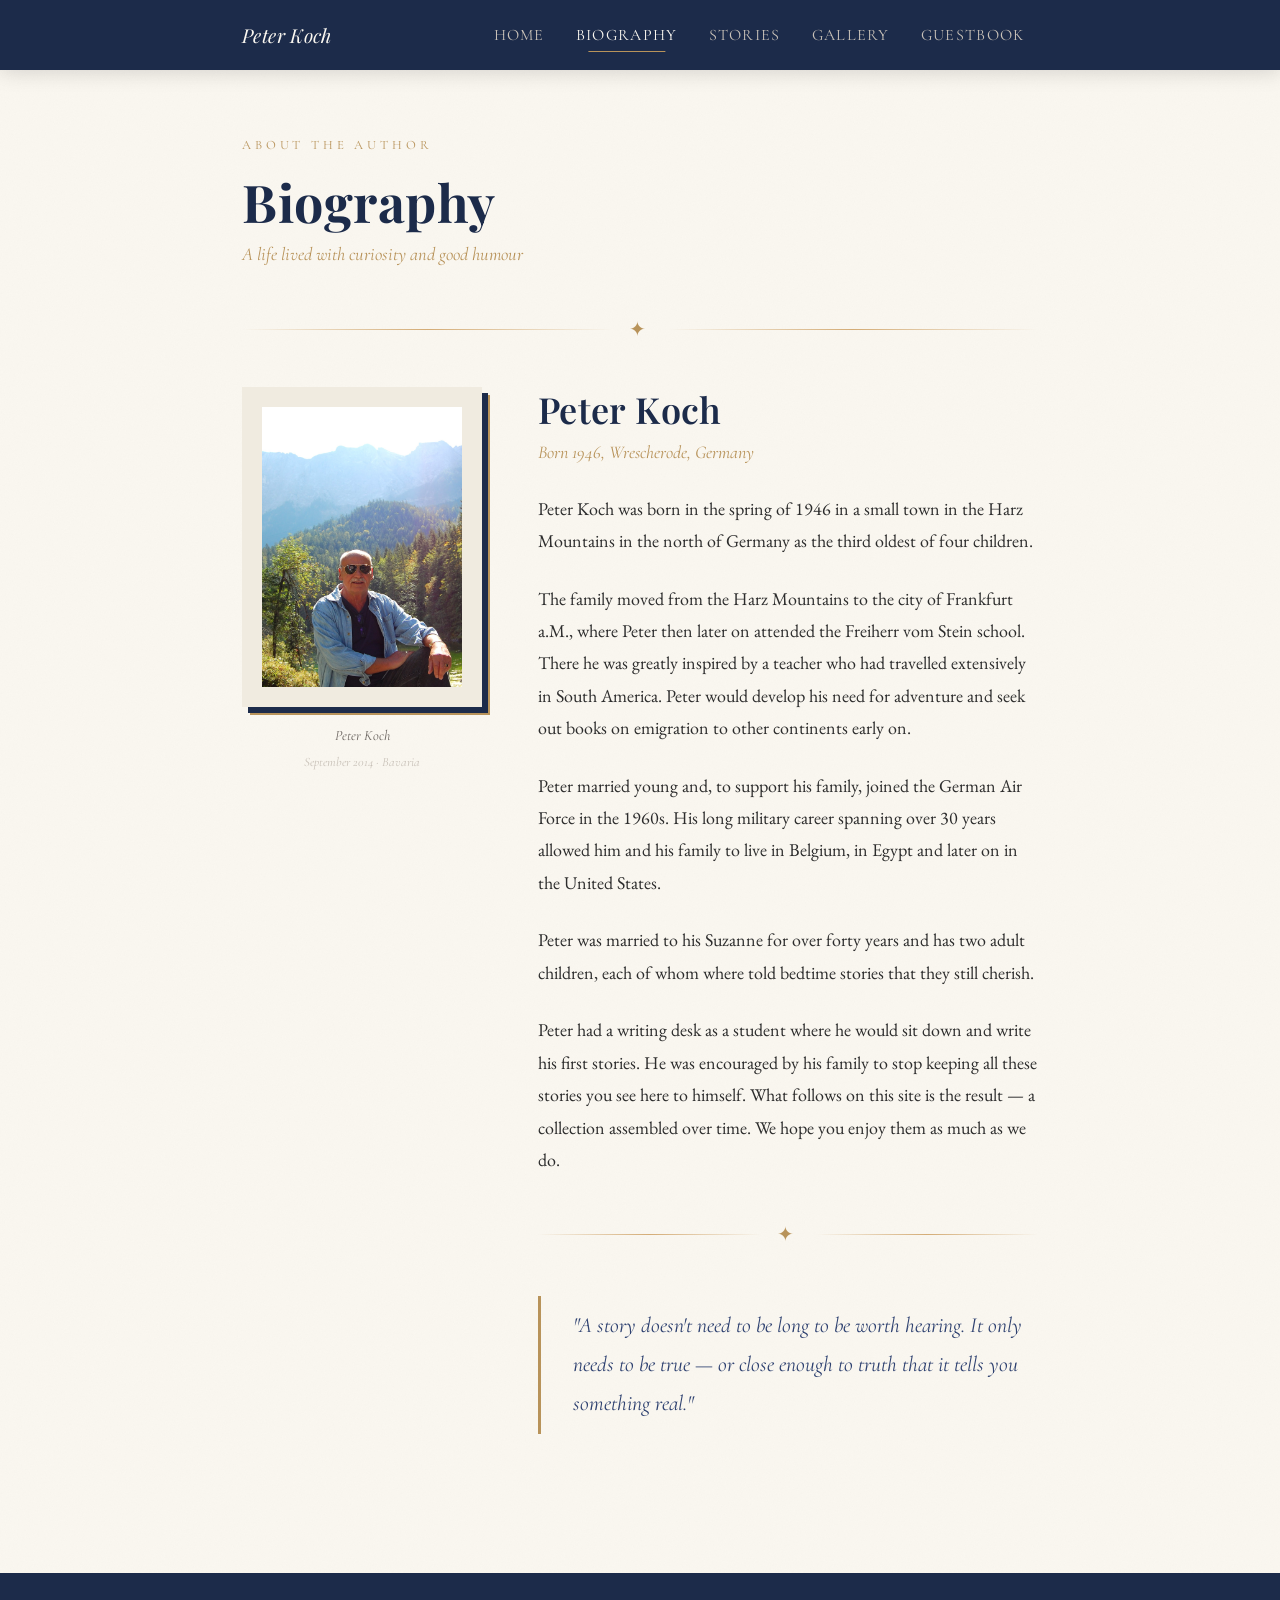
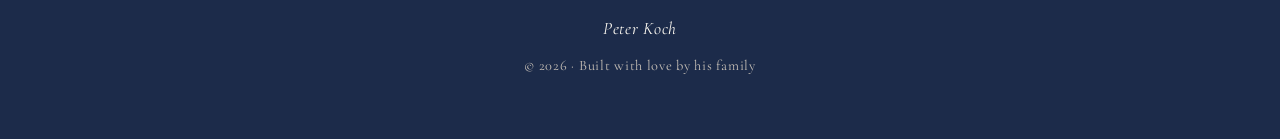
==== commit 4ed5a548: "Update biography.html" ====
--- a/biography.html
+++ b/biography.html
@@ -65,31 +65,31 @@
 
     <p>
       Peter Koch was born in the spring of 1946 in a small town in the Harz
-      Mountains in the north of Germany. The third oldest of four children...
+      Mountains in the north of Germany as the third oldest of four children.  
     </p>
 
     <p>
-      He attended the local Freiherr vom Stein school, where he was greatly
+      The family moved from the Harz Mountains to the city of Frankfurt a.M., 
+      where Peter then later on attended the Freiherr vom Stein school. There he was greatly
       inspired by a teacher who had travelled extensively in South America.
-      Peter would seek out books on emigration to other continents early on.
+      Peter would develop his need for adventure and seek out books on emigration to other continents early on.
     </p>
 
     <p>
       Peter married young and, to support his family, joined the German Air
-      Force in the 1960s...
+      Force in the 1960s. His long military career spanning over 30 years allowed him and his family 
+      to live in Belgium, in Egypt and later on in the United States. 
     </p>
 
     <p>
-      He was married to Suzanne for over forty years and had two children,
-      each of whom has at some point been told a bedtime story that went on
-      rather longer than planned. He remains unapologetic about this.
+      Peter was married to his Suzanne for over forty years and has two adult children,
+      each of whom where told bedtime stories that they still cherish.  
     </p>
 
     <p>
-      He began writing his stories down in earnest after retirement, encouraged
-      by his family to stop keeping them to himself. What follows on this site
-      is the result — a collection assembled over several years of quiet
-      mornings and the particular pleasure of getting things right.
+      Peter had a writing desk as a student where he would sit down and write his first stories. He was encouraged
+      by his family to stop keeping all these stories you see here to himself. What follows on this site
+      is the result — a collection assembled over time. We hope you enjoy them as much as we do. 
     </p>
 
     <div class="ornament">✦</div>
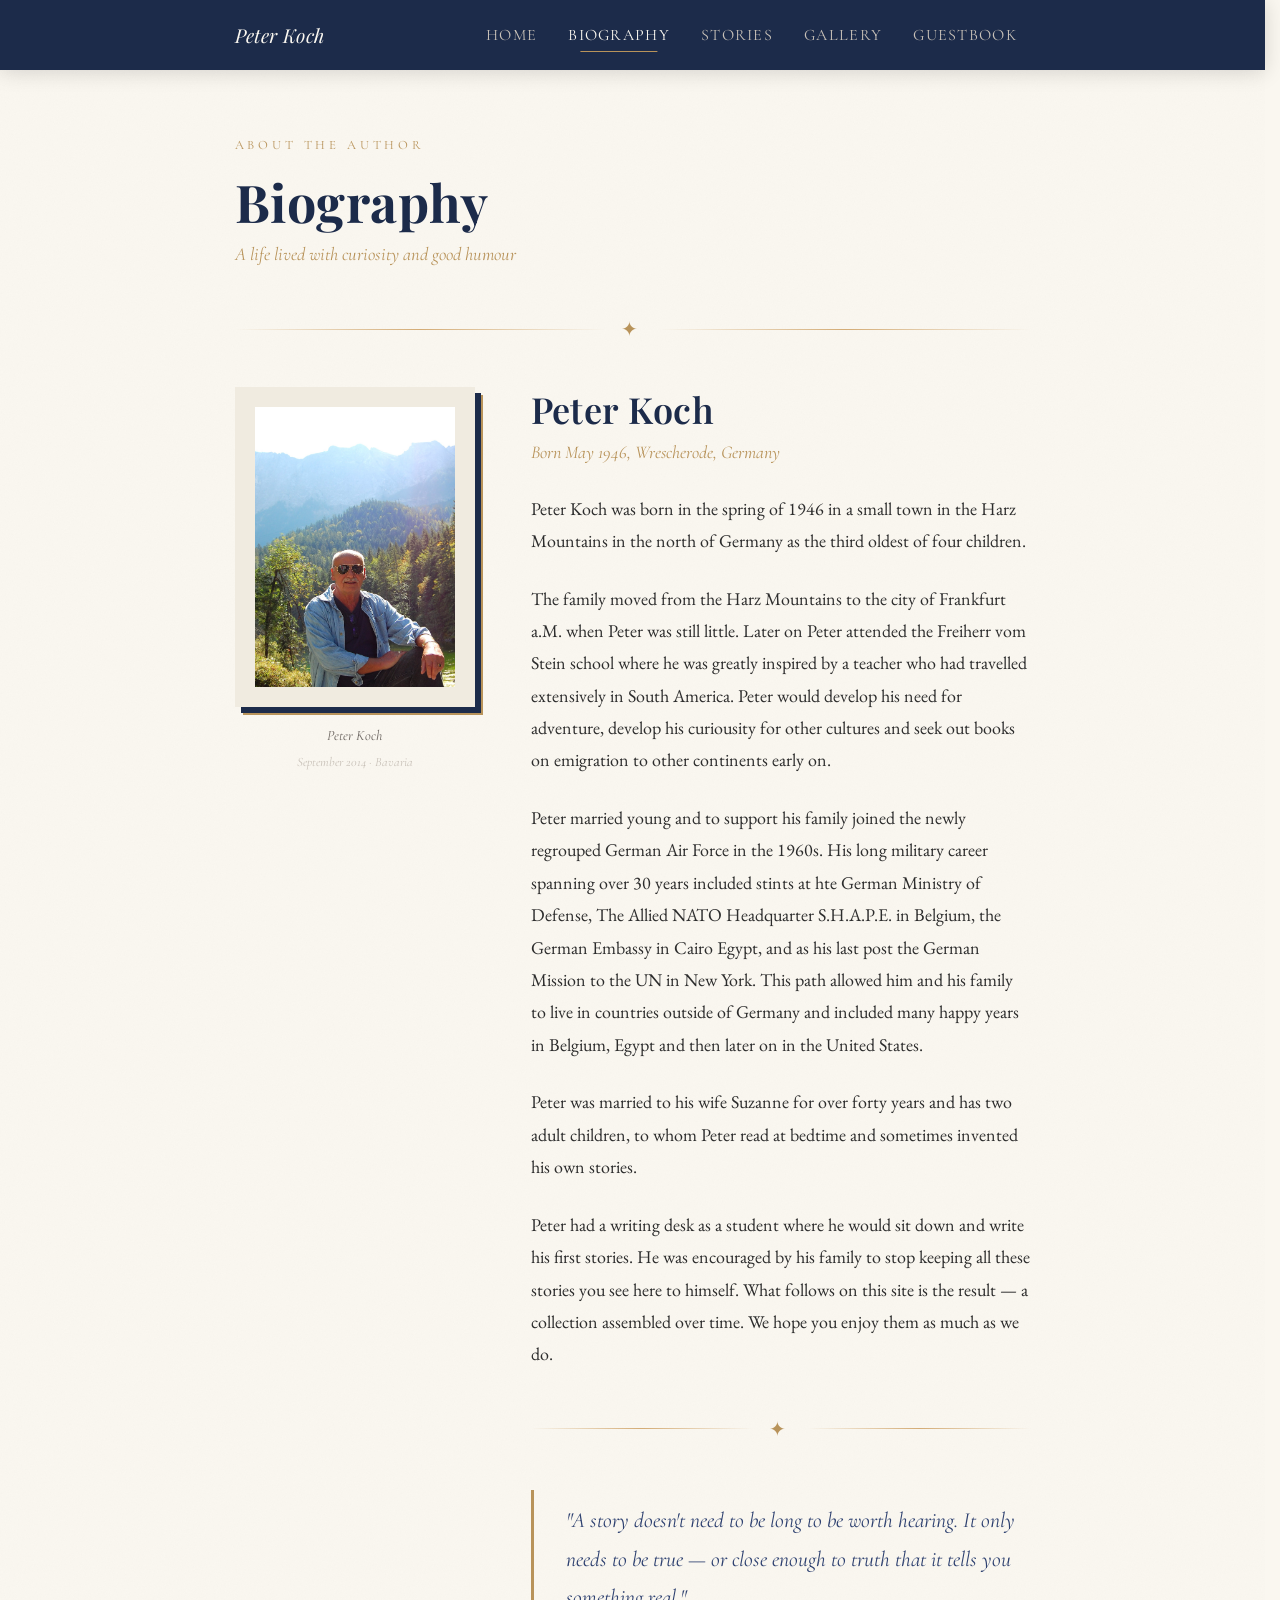
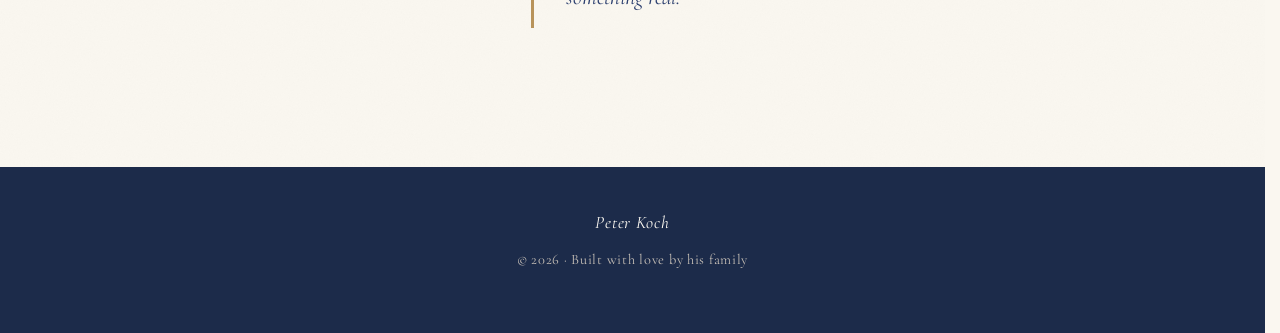
==== commit 62d988a7: "Update biography.html" ====
--- a/biography.html
+++ b/biography.html
@@ -5,7 +5,7 @@
   <meta name="viewport" content="width=device-width, initial-scale=1.0" />
   <!-- EDIT: Update with your father's name -->
   <title>Biography — Peter Koch</title>
-  <meta name="description" content="A biography of Peter Koch, father, soldier, diplomat, writer and storyteller." />
+  <meta name="description" content="A biography of Peter Koch, best dad, soldier and diplomat, entrepreneur, writer and storyteller." />
   <link rel="stylesheet" href="styles.css" />
 </head>
 <body>
@@ -60,7 +60,7 @@
 
     <h2 style="margin-bottom:0.25rem;">Peter Koch</h2>
     <p style="font-family:var(--font-accent); font-style:italic; color:var(--gold); margin-bottom:1.5rem;">
-      Born 1946, Wrescherode, Germany
+      Born May 1946, Wrescherode, Germany
     </p>
 
     <p>
@@ -69,21 +69,21 @@
     </p>
 
     <p>
-      The family moved from the Harz Mountains to the city of Frankfurt a.M., 
-      where Peter then later on attended the Freiherr vom Stein school. There he was greatly
-      inspired by a teacher who had travelled extensively in South America.
-      Peter would develop his need for adventure and seek out books on emigration to other continents early on.
+      The family moved from the Harz Mountains to the city of Frankfurt a.M. when Peter was still little.  
+      Later on Peter attended the Freiherr vom Stein school where he was greatly inspired by a teacher who had travelled extensively in South America.
+      Peter would develop his need for adventure, develop his curiousity for other cultures and seek out books on emigration to other continents early on.
     </p>
 
     <p>
-      Peter married young and, to support his family, joined the German Air
-      Force in the 1960s. His long military career spanning over 30 years allowed him and his family 
-      to live in Belgium, in Egypt and later on in the United States. 
+      Peter married young and to support his family joined the newly regrouped German Air Force in the 1960s. 
+      His long military career spanning over 30 years included stints at hte German Ministry of Defense, The Allied NATO Headquarter S.H.A.P.E. in Belgium, 
+      the German Embassy in Cairo Egypt, and as his last post the German Mission to the UN in New York. This path allowed him and his family 
+      to live in countries outside of Germany and included many happy years in Belgium, Egypt and then later on in the United States. 
     </p>
 
     <p>
-      Peter was married to his Suzanne for over forty years and has two adult children,
-      each of whom where told bedtime stories that they still cherish.  
+      Peter was married to his wife Suzanne for over forty years and has two adult children,
+      to whom Peter read at bedtime and sometimes invented his own stories.  
     </p>
 
     <p>
--- a/styles.css
+++ b/styles.css
@@ -1,14 +1,14 @@
 /* ============================================================  
-   PERSONAL LITERARY WEBSITE — SHARED STYLESHEET
+   PERSONAL WEBSITE — SHARED STYLESHEET
    Edit variables below to change the site's colour palette.  
    ============================================================ */
 
 /* ── Google Fonts ──────────────────────────────────────────── */
 @import url('https://fonts.googleapis.com/css2?family=Playfair+Display:ital,wght@0,400;0,600;0,700;1,400;1,600&family=EB+Garamond:ital,wght@0,400;0,500;1,400;1,500&family=Cormorant+Garamond:ital,wght@0,300;0,400;1,300;1,400&display=swap');
-
+ 
 /* ── Design Tokens ──────────────────────────────────────────── */
 :root {
-  --cream:        #FAF7F0;  
+  --cream:        #FAF7F0;    
   --cream-dark:   #F0EBE0;
   --navy:         #1C2B4A;
   --navy-light:   #2E4170;
@@ -32,7 +32,9 @@
 /* ── Reset & Base ───────────────────────────────────────────── */
 *, *::before, *::after { box-sizing: border-box; margin: 0; padding: 0; }
 
-html { scroll-behavior: smooth; }
+html { scroll-behavior: smooth; 
+      scrollbar-gutter: stable;
+     }
 
 body {
   background-color: var(--cream);
@@ -650,12 +652,11 @@
   .guestbook-form { padding: 1.5rem; }
 }
 /* ── Gallery ─────────────────────────────────────────────── */
-/* ── Gallery ─────────────────────────────────────────────── */
 .gallery {
   display: grid;
-  grid-template-columns: repeat(5, 1fr); /* exactly 5 per row */
+  grid-template-columns: repeat(auto-fit, minmax(180px, 1fr));
   gap: 1.5rem;
-  margin-top: 4rem; /* more breathing space */
+  margin-top: 2rem;
 }
 
 .photo {
@@ -663,12 +664,19 @@
   border-radius: 10px;
   background: var(--white);
   box-shadow: 0 2px 10px rgba(0,0,0,0.05);
+  transition: transform 0.25s ease, box-shadow 0.25s ease;
 }
 
 .photo img {
   width: 100%;
   aspect-ratio: 4 / 3;
   object-fit: cover;
+  transition: transform 0.3s ease;
+}
+
+.photo:hover {
+  transform: translateY(-4px);
+  box-shadow: 0 8px 24px rgba(0,0,0,0.12);
 }
 
 .photo:hover img {
@@ -681,7 +689,6 @@
   color: var(--gray);
   text-align: center;
   margin: 0;
-  line-height: 1.4;
 }
 
 /* ── Responsive ─────────────────────────────────────────── */
@@ -696,4 +703,8 @@
     grid-template-columns: repeat(2, 1fr);
   }
 }
-   
+   @media (max-width: 768px) {
+  .quick-links {
+    grid-template-columns: 1fr;
+  }
+}
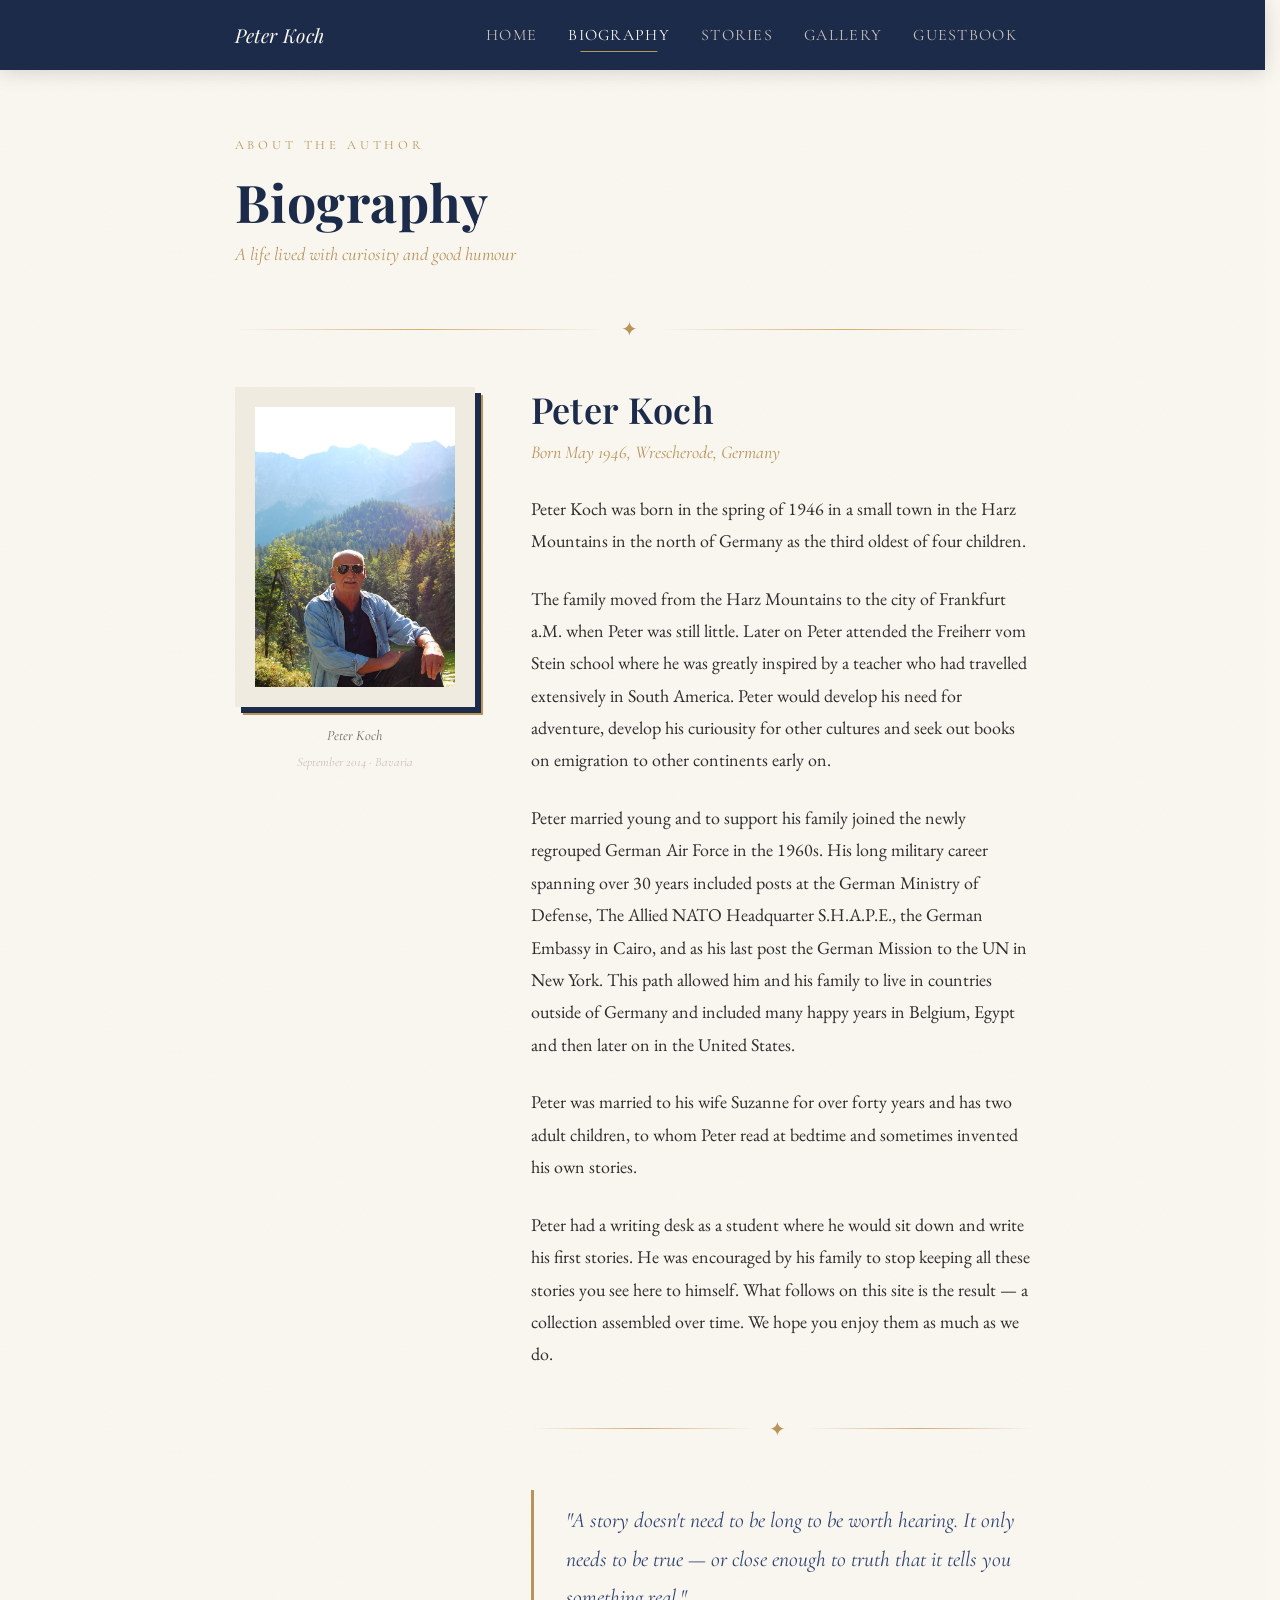
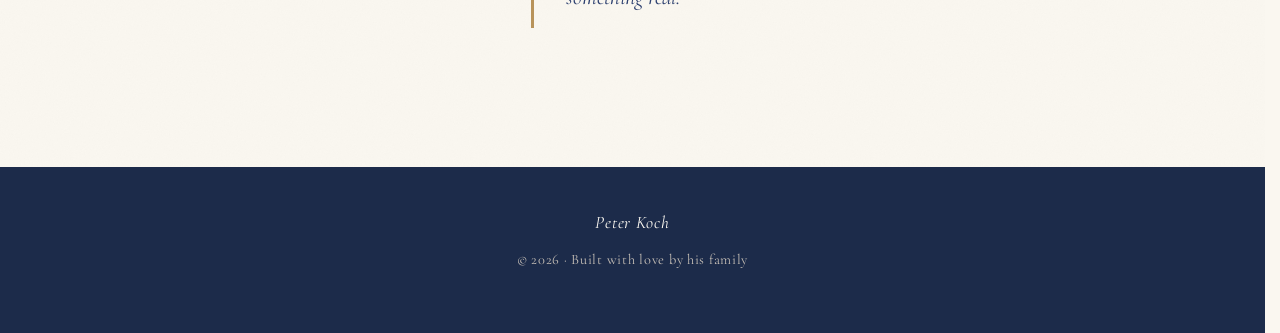
==== commit 9ab4cb8c: "Update biography.html" ====
--- a/biography.html
+++ b/biography.html
@@ -76,8 +76,8 @@
 
     <p>
       Peter married young and to support his family joined the newly regrouped German Air Force in the 1960s. 
-      His long military career spanning over 30 years included stints at hte German Ministry of Defense, The Allied NATO Headquarter S.H.A.P.E. in Belgium, 
-      the German Embassy in Cairo Egypt, and as his last post the German Mission to the UN in New York. This path allowed him and his family 
+      His long military career spanning over 30 years included posts at the German Ministry of Defense, The Allied NATO Headquarter S.H.A.P.E., 
+      the German Embassy in Cairo, and as his last post the German Mission to the UN in New York. This path allowed him and his family 
       to live in countries outside of Germany and included many happy years in Belgium, Egypt and then later on in the United States. 
     </p>
 
